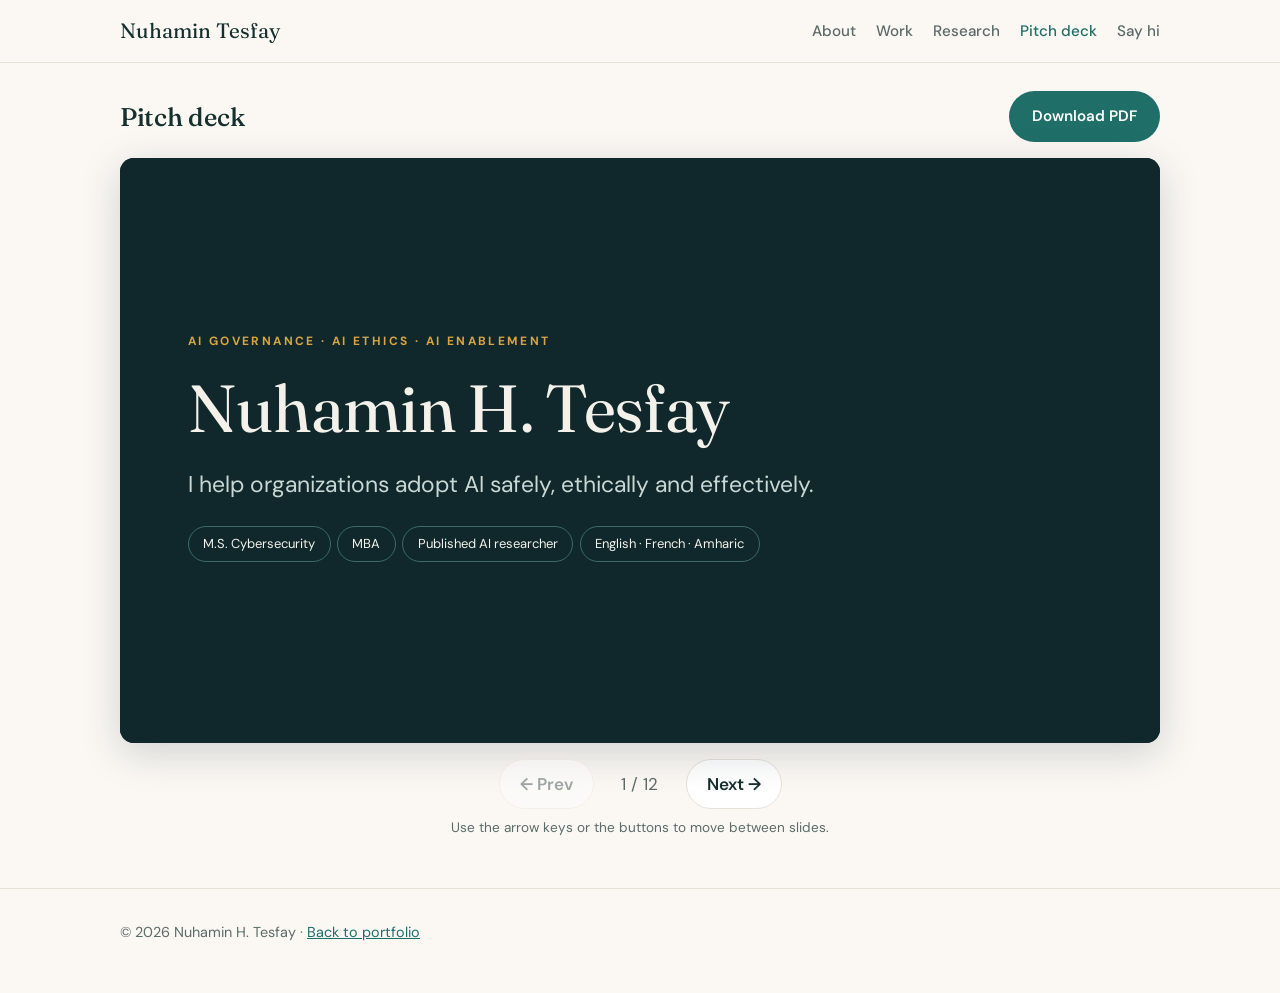
==== pitch.html @ ca422350 "Add pitch.html for AI governance presentation This commit adds a new HTML file for a pitch deck, inc" ====
<!doctype html>
<html lang="en">
<head>
<meta charset="utf-8">
<meta name="viewport" content="width=device-width, initial-scale=1, viewport-fit=cover">
<title>Pitch Deck | Nuhamin H. Tesfay</title>
<meta name="description" content="A 13-slide pitch deck: how Nuhamin H. Tesfay helps organizations adopt AI safely, ethically and effectively.">
<link rel="preconnect" href="https://fonts.googleapis.com">
<link rel="preconnect" href="https://fonts.gstatic.com" crossorigin>
<link rel="stylesheet" href="https://fonts.googleapis.com/css2?family=Fraunces:ital,opsz,wght@0,9..144,400;0,9..144,500;1,9..144,400&family=DM+Sans:opsz,wght@9..40,400;9..40,500;9..40,700&display=swap">
<link rel="stylesheet" href="style.css">
<style>
main.deck{padding-block:28px 48px}
.bar{display:flex;justify-content:space-between;align-items:center;gap:12px;flex-wrap:wrap;margin-bottom:16px}
.stage{container-type:inline-size;position:relative;width:100%;aspect-ratio:16/9;border-radius:14px;overflow:hidden;box-shadow:0 10px 40px rgba(16,40,43,.18);background:#10282b}
.slide{position:absolute;inset:0;padding:6cqw 6.5cqw;display:none;flex-direction:column;gap:2.4cqw;font-family:var(--body);color:#10282b;background:#f7f8f6}
.slide.on{display:flex}
.slide.dark{background:#10282b;color:#f3f1ea}
.slide.teal{background:#1f6f68;color:#f3f1ea}
.slide .ey{font-size:1.15cqw;font-weight:700;letter-spacing:.2em;text-transform:uppercase;color:#1f6f68}
.slide.dark .ey,.slide.teal .ey{color:#d9a441}
.slide h2{font-family:var(--display);font-weight:400;font-size:3.9cqw;line-height:1.08}
.slide h1{font-family:var(--display);font-weight:400;font-size:6.4cqw;line-height:1.02}
.slide p,.slide li,.slide td,.slide th{font-size:1.55cqw;line-height:1.45}
.slide .sub{color:#4d5f61}
.slide.dark .sub,.slide.teal .sub{color:#c9d8d5}
.cols{display:grid;gap:2cqw;grid-template-columns:repeat(var(--n,3),minmax(0,1fr))}
.card{background:#fff;border:1px solid #e1e4e2;border-radius:1.2cqw;padding:2.2cqw;display:flex;flex-direction:column;gap:1cqw}
.dark .card,.teal .card{background:transparent;border:0;border-top:.25cqw solid #d9a441;border-radius:0;padding:1.4cqw 0 0}
.card h3{font-family:var(--body);font-weight:700;font-size:2cqw}
.big{font-family:var(--display);font-size:5cqw;line-height:1;color:#1f6f68}
.pill{display:inline-block;border:1px solid #3e6a6a;border-radius:99px;padding:.6cqw 1.4cqw;font-size:1.25cqw;margin:0 .6cqw .6cqw 0}
.gold{color:#d9a441}
.quote{font-family:var(--display);font-style:italic;font-size:2.6cqw;line-height:1.25;color:#d9a441}
.tl{display:grid;grid-template-columns:repeat(7,minmax(0,1fr));gap:1.2cqw}
.tl div{border-top:.45cqw solid #d9a441;padding-top:1.2cqw;display:flex;flex-direction:column;gap:.6cqw}
.tl b{font-size:1.5cqw;color:#1f6f68}
.tl strong{font-size:1.7cqw;line-height:1.25}
.tl span{font-size:1.45cqw;color:#4d5f61;line-height:1.4}
table.cmp{border-collapse:collapse;width:100%}
table.cmp th{background:#10282b;color:#fff;text-align:left;padding:1cqw 1.2cqw}
table.cmp td{padding:.9cqw 1.2cqw;border-bottom:1px solid #d5dddb}
table.cmp td:first-child{color:#4d5f61;width:34%}
table.cmp td:last-child{font-weight:600}
.num{position:absolute;right:3cqw;bottom:2.4cqw;font-size:1.1cqw;opacity:.6}
.controls{display:flex;justify-content:center;align-items:center;gap:16px;margin-top:16px}
.controls button{font:inherit;font-weight:600;border:1.5px solid var(--line);background:var(--surface);color:var(--ink);border-radius:999px;padding:10px 20px;cursor:pointer}
.controls button:disabled{opacity:.4;cursor:default}
.count{font-variant-numeric:tabular-nums;color:var(--muted);min-width:5ch;text-align:center}
.hint{text-align:center;font-size:.85rem;color:var(--muted);margin-top:8px}
@media (max-width:700px){
  .stage{aspect-ratio:auto;container-type:normal;background:none;box-shadow:none;overflow:visible;border-radius:0;display:grid;gap:16px}
  .slide{position:relative;display:flex !important;inset:auto;padding:24px 20px;border-radius:14px;gap:14px}
  .slide h1{font-size:2.1rem !important}
  .slide h2{font-size:1.55rem !important}
  .slide p,.slide li,.slide td,.slide th,.slide .sub{font-size:.95rem !important}
  .slide .ey{font-size:.7rem !important}
  .big{font-size:2rem !important}
  .pill{font-size:.78rem;padding:4px 10px}
  .quote{font-size:1.25rem}
  .cols{grid-template-columns:1fr !important;gap:14px}
  .card{padding:16px;border-radius:10px}
  .card h3{font-size:1.05rem}
  .tl{grid-template-columns:1fr 1fr;gap:14px}
  .tl b,.tl strong,.tl span{font-size:.85rem}
  table.cmp th,table.cmp td{padding:8px}
  .slide div[style*="flex:1"]{display:none}
  .controls,.hint{display:none}
}
</style>
</head>
<body>
<nav class="top" aria-label="Main">
  <div class="wrap">
    <a class="brand" href="index.html">Nuhamin Tesfay</a>
    <div class="links"><a href="index.html#about">About</a><a href="index.html#work">Work</a><a href="index.html#research">Research</a><a href="pitch.html" aria-current="page">Pitch deck</a><a href="index.html#contact">Say hi</a></div>
  </div>
</nav>
<main class="deck wrap">
  <div class="bar"><h2 style="font-size:1.6rem">Pitch deck</h2><a class="btn solid" href="files/Nuhamin_Tesfay_Pitch_Deck.pdf">Download PDF</a></div>

  <div class="stage" id="stage" role="region" aria-roledescription="slide deck" aria-label="Pitch deck" tabindex="0">

    <section class="slide dark" aria-label="Slide 1">
      <div style="flex:1"></div>
      <p class="ey">AI Governance · AI Ethics · AI Enablement</p>
      <h1>Nuhamin H. Tesfay</h1>
      <p class="sub" style="font-size:2.2cqw">I help organizations adopt AI safely, ethically and effectively.</p>
      <div><span class="pill">M.S. Cybersecurity</span><span class="pill">MBA</span><span class="pill">Published AI researcher</span><span class="pill">English · French · Amharic</span></div>
      <div style="flex:1"></div>
    </section>

    <section class="slide dark" aria-label="Slide 2">
      <p class="ey">The problem I solve</p>
      <h2>AI has become both a shield and a target</h2>
      <div class="cols">
        <div class="card"><h3>A shield</h3><p class="sub">Organizations use AI to work faster and defend themselves, from drafting to detecting fraud.</p></div>
        <div class="card"><h3>A target</h3><p class="sub">Attackers misuse AI, and AI tools can leak data, make errors, or treat people unfairly.</p></div>
        <div class="card"><h3>The gap</h3><p class="sub">Most organizations adopt AI faster than they can govern it or train people to use it well.</p></div>
      </div>
      <p class="quote">AI is only as safe as the people who build it and use it.</p>
    </section>

    <section class="slide" aria-label="Slide 3">
      <p class="ey">What I do</p>
      <h2>Three ways I help organizations use AI well</h2>
      <div class="cols">
        <div class="card"><span class="big">01</span><h3>Govern</h3><p class="sub">Turn NIST AI RMF, ISO/IEC 42001 and the EU AI Act into practical policies and controls.</p></div>
        <div class="card"><span class="big">02</span><h3>Assess</h3><p class="sub">Find AI risks and ethical impacts before they cause harm: security, privacy, bias, accuracy.</p></div>
        <div class="card"><span class="big">03</span><h3>Enable</h3><p class="sub">Train teams to use AI confidently and responsibly, and measure the results.</p></div>
      </div>
    </section>

    <section class="slide" aria-label="Slide 4">
      <p class="ey">At a glance</p>
      <h2>Experience that travels</h2>
      <div class="cols" style="row-gap:2.4cqw">
        <div><span class="big">6</span><p>years in risk, programs and training</p></div>
        <div><span class="big">4</span><p>regions: U.S., Ethiopia, East Africa and Asia</p></div>
        <div><span class="big">6</span><p>AI governance standards scored in my framework</p></div>
        <div><span class="big">2</span><p>master’s degrees: Cybersecurity and MBA</p></div>
        <div><span class="big">3</span><p>languages: English, French and Amharic</p></div>
        <div><span class="big">2026</span><p>published, presented and session chair at SEINFORMS</p></div>
      </div>
    </section>

    <section class="slide" aria-label="Slide 5">
      <p class="ey">My path is my asset</p>
      <h2>Every role built a piece of what I do now</h2>
      <div class="tl">
        <div><b>2017–2020</b><strong>Manchester University</strong><span>B.S. Business; recruiting, library and student leadership</span></div>
        <div><b>2019</b><strong>Ethiopian Airlines</strong><span>Performance systems and onboarding training</span></div>
        <div><b>2020–2021</b><strong>Hentig International</strong><span>Assistant to the General Manager</span></div>
        <div><b>2021–2022</b><strong>Wilmar International</strong><span>Training programs across four countries</span></div>
        <div><b>2022–2024</b><strong>Hentig International</strong><span>Operations risk: risk register, controls, due diligence</span></div>
        <div><b>2024–2025</b><strong>Embassy of France</strong><span>Development programs and policy reporting</span></div>
        <div style="border-color:#1f6f68"><b>2025–now</b><strong>Marymount University</strong><span>M.S. Cybersecurity; AI governance and fluency research</span></div>
      </div>
    </section>

    <section class="slide" aria-label="Slide 6">
      <p class="ey">My research</p>
      <h2>Two questions: is AI governed, and are people ready?</h2>
      <div class="cols" style="--n:2">
        <div class="card"><p class="ey">AI governance</p><h3>A framework scoring six standards</h3><p class="sub">Five layers comparing NIST AI RMF, ISO/IEC 42001, the EU AI Act, NIST CSF 2.0 Cyber AI Profile, OWASP and MITRE ATLAS, focused on AI agents.</p></div>
        <div class="card"><p class="ey">AI fluency</p><h3>The Cybersecurity &amp; AI Capital Model</h3><p class="sub">Measures Description, Delegation, Discernment and Diligence, plus cybersecurity literacy and workforce readiness. Published, SEINFORMS 2026.</p></div>
      </div>
    </section>

    <section class="slide" aria-label="Slide 7">
      <p class="ey">What I’ve built</p>
      <h2>Research turned into tools people can use</h2>
      <div class="cols">
        <div class="card"><h3>AI Fluency Check</h3><p class="sub">A free online self-assessment that scores four AI fluency abilities and gives a learning plan.</p></div>
        <div class="card"><h3>AI Readiness Toolkit</h3><p class="sub">A 4-week program: skills check, weekly training, safe-use rules and a results tracker.</p></div>
        <div class="card"><h3>Security Compliance Analysis</h3><p class="sub">Vulnerability assessments mapped to NIST, HIPAA, GDPR and PCI DSS.</p></div>
      </div>
    </section>

    <section class="slide teal" aria-label="Slide 8">
      <div style="flex:1"></div>
      <p class="ey">Why I care about AI ethics</p>
      <h2 style="font-size:3.4cqw">“At the Embassy of France, I managed programs on cyber-facilitated gender-based violence. I saw how technology can harm vulnerable people.”</h2>
      <p class="sub" style="max-width:80%">That is why I bring a people-first lens to AI: checking for bias, protecting privacy, keeping humans in control of important decisions, and being transparent with the people AI affects.</p>
      <div style="flex:1"></div>
    </section>

    <section class="slide" aria-label="Slide 9">
      <p class="ey">How I’d help</p>
      <h2>My first 90 days</h2>
      <div class="cols">
        <div class="card"><span class="big" style="font-size:3.4cqw">Days 1–30</span><h3>Listen and map</h3><p class="sub">Meet stakeholders, map where AI is used, and give leadership a clear picture of AI readiness.</p></div>
        <div class="card"><span class="big" style="font-size:3.4cqw">Days 31–60</span><h3>Quick wins</h3><p class="sub">Practical AI use guidelines, an inventory of AI tools and risks, and a first training session.</p></div>
        <div class="card"><span class="big" style="font-size:3.4cqw">Days 61–90</span><h3>Build to last</h3><p class="sub">A repeatable review process, metrics for adoption and risk, and a 6–12 month roadmap.</p></div>
      </div>
    </section>

    <section class="slide" aria-label="Slide 10">
      <p class="ey">Why me</p>
      <h2>A rare combination in one person</h2>
      <table class="cmp">
        <tr><th>Most candidates</th><th>What I bring</th></tr>
        <tr><td>Write AI policy or teach AI tools</td><td>Do both, so policies actually get followed</td></tr>
        <tr><td>Know AI regulation in theory</td><td>Six years of real risk work: registers, controls, reporting to leaders</td></tr>
        <tr><td>Speak to engineers or to leaders</td><td>Translate between technical teams and leadership, in three languages</td></tr>
        <tr><td>Talk about AI risk</td><td>Published research and working tools that measure AI fluency</td></tr>
        <tr><td>Treat security separately</td><td>A cybersecurity degree that sees how AI is attacked and misused</td></tr>
      </table>
    </section>

    <section class="slide dark" aria-label="Slide 11">
      <p class="ey">Proof, not promises</p>
      <h2>Published, presented and building</h2>
      <div class="cols" style="--n:2">
        <div class="card"><h3>Research</h3><p class="sub">AI fluency research published in the SEINFORMS 2026 Proceedings; a second paper presented; session chair.</p></div>
        <div class="card"><h3>Speaking</h3><p class="sub">“Women Shaping the Future of Cyber,” Cyber Saints WiCyS Conference, 2026.</p></div>
        <div class="card"><h3>Tools</h3><p class="sub">AI Fluency Check and AI Readiness Toolkit, free and public.</p></div>
        <div class="card"><h3>Credentials</h3><p class="sub">Anthropic AI Fluency, Google AI and Cybersecurity certificates.</p></div>
      </div>
    </section>

    <section class="slide dark" aria-label="Slide 12">
      <div style="flex:1"></div>
      <p class="ey">Let’s talk</p>
      <h1 style="font-size:5cqw">Let’s help your organization adopt AI with confidence.</h1>
      <p class="sub" style="font-size:1.8cqw">linkedin.com/in/nuhamintesfay · github.com/Nuhamin-bit · Washington, DC</p>
      <div style="flex:1"></div>
    </section>

  </div>

  <div class="controls">
    <button type="button" id="prev" aria-label="Previous slide">← Prev</button>
    <span class="count" id="count" aria-live="polite">1 / 12</span>
    <button type="button" id="next" aria-label="Next slide">Next →</button>
  </div>
  <p class="hint">Use the arrow keys or the buttons to move between slides.</p>
</main>
<footer class="site"><div class="wrap">© 2026 Nuhamin H. Tesfay · <a href="index.html">Back to portfolio</a></div></footer>

<script>
(function(){
  var slides=[].slice.call(document.querySelectorAll(".slide"));
  var i=0, stage=document.getElementById("stage"), count=document.getElementById("count");
  var prev=document.getElementById("prev"), next=document.getElementById("next");
  function fromHash(){var m=/^#slide-(\d+)$/.exec(location.hash);return m?Math.min(Math.max(+m[1]-1,0),slides.length-1):0}
  function show(n,push){
    i=Math.min(Math.max(n,0),slides.length-1);
    slides.forEach(function(s,k){s.classList.toggle("on",k===i);s.setAttribute("aria-hidden",k===i?"false":"true")});
    count.textContent=(i+1)+" / "+slides.length;
    prev.disabled=i===0; next.disabled=i===slides.length-1;
    if(push){try{history.replaceState(null,"","#slide-"+(i+1))}catch(e){}}
  }
  prev.onclick=function(){show(i-1,true)};
  next.onclick=function(){show(i+1,true)};
  document.addEventListener("keydown",function(e){
    if(e.key==="ArrowRight"||e.key==="PageDown"){show(i+1,true)}
    else if(e.key==="ArrowLeft"||e.key==="PageUp"){show(i-1,true)}
  });
  var x0=null;
  stage.addEventListener("touchstart",function(e){x0=e.touches[0].clientX},{passive:true});
  stage.addEventListener("touchend",function(e){if(x0===null)return;var dx=e.changedTouches[0].clientX-x0;if(Math.abs(dx)>40)show(i+(dx<0?1:-1),true);x0=null});
  window.addEventListener("hashchange",function(){show(fromHash(),false)});
  show(fromHash(),false);
})();
</script>
</body>
</html>
---- style.css ----
/* Warm, human portfolio: deep teal ink, soft gold, blush and sage on warm white. */
:root{
  --bg:#fbf8f4; --surface:#ffffff; --ink:#15302f; --muted:#5b6b69; --line:#e8e1d8;
  --accent:#1f6f68; --accent-ink:#ffffff; --gold:#a8771c; --halo:#e2b664;
  --blush:#f6e6dc; --sage:#e3ece6; --soft:#eef4f1;
  --band:#15302f; --band-ink:#fbf8f4; --band-muted:#c3d3cf; --band-gold:#e2b664;
  --display:"Fraunces",Georgia,"Times New Roman",serif;
  --body:"DM Sans","Segoe UI",system-ui,sans-serif;
  --radius:18px;
}
@media (prefers-color-scheme: dark){:root{
  --bg:#0f1f1f; --surface:#162a2a; --ink:#eef3f1; --muted:#a9bbb8; --line:#26403f;
  --accent:#6cc7bc; --accent-ink:#0f1f1f; --gold:#e8bf6e; --halo:#e8bf6e;
  --blush:#2a2422; --sage:#1b302d; --soft:#173130;
  --band:#0a1717; --band-ink:#f3f1ea; --band-muted:#a9bbb8; --band-gold:#e8bf6e; color-scheme:dark}}
*{box-sizing:border-box}
html{scroll-behavior:smooth}
@media (prefers-reduced-motion:reduce){html{scroll-behavior:auto}*{transition:none!important;animation:none!important}}
body{margin:0;background:var(--bg);color:var(--ink);font-family:var(--body);font-size:17px;line-height:1.65}
.wrap{max-width:1080px;margin:0 auto;padding-left:max(20px,env(safe-area-inset-left,0px));padding-right:max(20px,env(safe-area-inset-right,0px))}
h1,h2,h3{font-family:var(--display);font-weight:500;line-height:1.1;margin:0;text-wrap:balance;letter-spacing:-.01em}
h1{font-size:clamp(2.5rem,6.5vw,4.2rem)}
h2{font-size:clamp(1.9rem,4.4vw,2.8rem)}
h3{font-size:1.35rem}
p{margin:0}
a{color:var(--accent)}
em{font-family:var(--display);font-style:italic;font-weight:400}
.eyebrow{font-size:.78rem;font-weight:700;letter-spacing:.16em;text-transform:uppercase;color:var(--accent)}
.muted{color:var(--muted)}
.btn{display:inline-flex;align-items:center;gap:8px;font:inherit;font-weight:600;font-size:.95rem;border-radius:999px;padding:12px 22px;text-decoration:none;border:1.5px solid transparent;transition:transform .2s ease,box-shadow .2s ease;cursor:pointer}
.btn:hover{transform:translateY(-2px);box-shadow:0 8px 20px rgba(21,48,47,.15)}
.btn.gold{background:var(--halo);color:#15302f}
.btn.solid{background:var(--accent);color:var(--accent-ink)}
.btn.line{border-color:var(--line);color:var(--ink);background:var(--surface)}
.btn:focus-visible,a:focus-visible,button:focus-visible,summary:focus-visible{outline:2px solid var(--halo);outline-offset:3px}
.row{display:flex;flex-wrap:wrap;gap:12px}
nav.top{position:sticky;top:0;z-index:10;background:color-mix(in srgb,var(--bg) 88%,transparent);backdrop-filter:blur(10px);border-bottom:1px solid var(--line)}
nav.top .wrap{display:flex;justify-content:space-between;align-items:center;gap:12px;padding-block:14px;flex-wrap:wrap}
nav.top .brand{font-family:var(--display);font-size:1.3rem;color:var(--ink);text-decoration:none}
nav.top .links{display:flex;gap:20px;flex-wrap:wrap}
nav.top .links a{color:var(--muted);text-decoration:none;font-size:.95rem;font-weight:500}
nav.top .links a:hover,nav.top .links a[aria-current]{color:var(--accent)}
footer.site{border-top:1px solid var(--line);padding-block:32px 48px;color:var(--muted);font-size:.9rem}
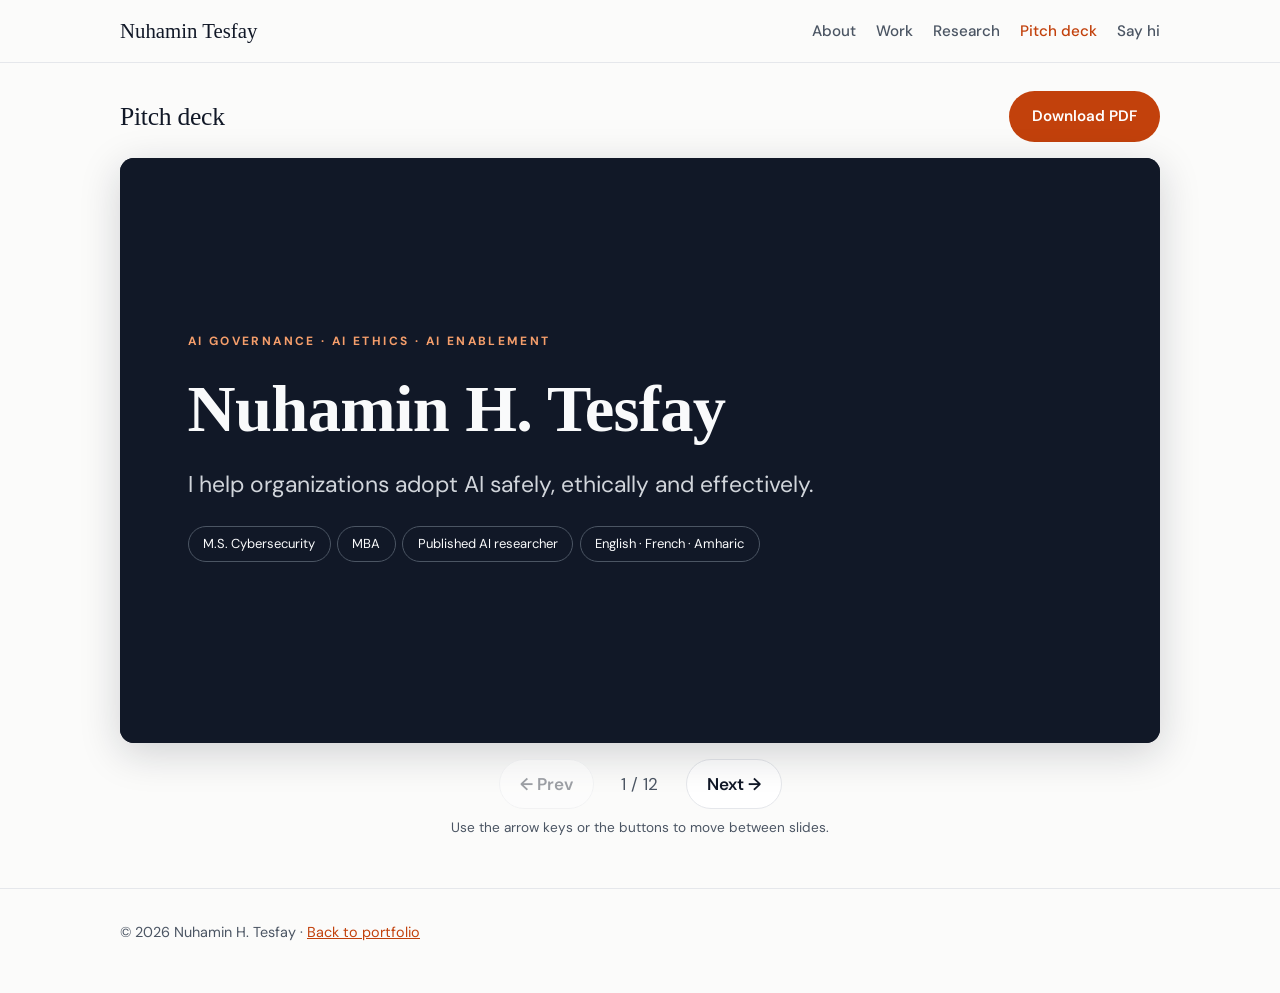
==== commit 1b354665: "Update styles for pitch.html with new color scheme" ====
--- a/pitch.html
+++ b/pitch.html
@@ -12,35 +12,37 @@
 <style>
 main.deck{padding-block:28px 48px}
 .bar{display:flex;justify-content:space-between;align-items:center;gap:12px;flex-wrap:wrap;margin-bottom:16px}
-.stage{container-type:inline-size;position:relative;width:100%;aspect-ratio:16/9;border-radius:14px;overflow:hidden;box-shadow:0 10px 40px rgba(16,40,43,.18);background:#10282b}
-.slide{position:absolute;inset:0;padding:6cqw 6.5cqw;display:none;flex-direction:column;gap:2.4cqw;font-family:var(--body);color:#10282b;background:#f7f8f6}
+.stage{container-type:inline-size;position:relative;width:100%;aspect-ratio:16/9;border-radius:14px;overflow:hidden;box-shadow:0 10px 40px rgba(17,24,39,.18);background:#111827}
+.slide{position:absolute;inset:0;padding:6cqw 6.5cqw;display:none;flex-direction:column;gap:2.4cqw;font-family:var(--body);color:#111827;background:#FBFBFA}
 .slide.on{display:flex}
-.slide.dark{background:#10282b;color:#f3f1ea}
-.slide.teal{background:#1f6f68;color:#f3f1ea}
-.slide .ey{font-size:1.15cqw;font-weight:700;letter-spacing:.2em;text-transform:uppercase;color:#1f6f68}
-.slide.dark .ey,.slide.teal .ey{color:#d9a441}
-.slide h2{font-family:var(--display);font-weight:400;font-size:3.9cqw;line-height:1.08}
-.slide h1{font-family:var(--display);font-weight:400;font-size:6.4cqw;line-height:1.02}
+.slide.dark{background:#111827;color:#F9FAFB}
+.slide.teal{background:#C2410C;color:#FFFFFF}
+.slide .ey{font-size:1.15cqw;font-weight:700;letter-spacing:.2em;text-transform:uppercase;color:#C2410C}
+.slide.dark .ey{color:#F59E6B}
+.slide.teal .ey{color:#FDE3D3}
+.slide h2{font-family:var(--display);font-weight:700;font-size:3.9cqw;line-height:1.08}
+.slide h1{font-family:var(--display);font-weight:700;font-size:6.4cqw;line-height:1.02}
 .slide p,.slide li,.slide td,.slide th{font-size:1.55cqw;line-height:1.45}
-.slide .sub{color:#4d5f61}
-.slide.dark .sub,.slide.teal .sub{color:#c9d8d5}
+.slide .sub{color:#4B5563}
+.slide.dark .sub{color:#D1D5DB}
+.slide.teal .sub{color:#FFF1E8}
 .cols{display:grid;gap:2cqw;grid-template-columns:repeat(var(--n,3),minmax(0,1fr))}
-.card{background:#fff;border:1px solid #e1e4e2;border-radius:1.2cqw;padding:2.2cqw;display:flex;flex-direction:column;gap:1cqw}
-.dark .card,.teal .card{background:transparent;border:0;border-top:.25cqw solid #d9a441;border-radius:0;padding:1.4cqw 0 0}
+.card{background:#fff;border:1px solid #E5E7EB;border-radius:1.2cqw;padding:2.2cqw;display:flex;flex-direction:column;gap:1cqw}
+.dark .card,.teal .card{background:transparent;border:0;border-top:.25cqw solid #F59E6B;border-radius:0;padding:1.4cqw 0 0}
 .card h3{font-family:var(--body);font-weight:700;font-size:2cqw}
-.big{font-family:var(--display);font-size:5cqw;line-height:1;color:#1f6f68}
-.pill{display:inline-block;border:1px solid #3e6a6a;border-radius:99px;padding:.6cqw 1.4cqw;font-size:1.25cqw;margin:0 .6cqw .6cqw 0}
-.gold{color:#d9a441}
-.quote{font-family:var(--display);font-style:italic;font-size:2.6cqw;line-height:1.25;color:#d9a441}
+.big{font-family:var(--display);font-size:5cqw;line-height:1;color:#C2410C}
+.pill{display:inline-block;border:1px solid #4B5563;border-radius:99px;padding:.6cqw 1.4cqw;font-size:1.25cqw;margin:0 .6cqw .6cqw 0}
+.gold{color:#F59E6B}
+.quote{font-family:var(--display);font-style:italic;font-weight:700;font-size:2.6cqw;line-height:1.25;color:#F59E6B}
 .tl{display:grid;grid-template-columns:repeat(7,minmax(0,1fr));gap:1.2cqw}
-.tl div{border-top:.45cqw solid #d9a441;padding-top:1.2cqw;display:flex;flex-direction:column;gap:.6cqw}
-.tl b{font-size:1.5cqw;color:#1f6f68}
+.tl div{border-top:.45cqw solid #E8835A;padding-top:1.2cqw;display:flex;flex-direction:column;gap:.6cqw}
+.tl b{font-size:1.5cqw;color:#C2410C}
 .tl strong{font-size:1.7cqw;line-height:1.25}
-.tl span{font-size:1.45cqw;color:#4d5f61;line-height:1.4}
+.tl span{font-size:1.45cqw;color:#4B5563;line-height:1.4}
 table.cmp{border-collapse:collapse;width:100%}
-table.cmp th{background:#10282b;color:#fff;text-align:left;padding:1cqw 1.2cqw}
-table.cmp td{padding:.9cqw 1.2cqw;border-bottom:1px solid #d5dddb}
-table.cmp td:first-child{color:#4d5f61;width:34%}
+table.cmp th{background:#111827;color:#fff;text-align:left;padding:1cqw 1.2cqw}
+table.cmp td{padding:.9cqw 1.2cqw;border-bottom:1px solid #E5E7EB}
+table.cmp td:first-child{color:#4B5563;width:34%}
 table.cmp td:last-child{font-weight:600}
 .num{position:absolute;right:3cqw;bottom:2.4cqw;font-size:1.1cqw;opacity:.6}
 .controls{display:flex;justify-content:center;align-items:center;gap:16px;margin-top:16px}
@@ -103,10 +105,10 @@
 
     <section class="slide" aria-label="Slide 3">
       <p class="ey">What I do</p>
-      <h2>Three ways I help organizations use AI well</h2>
-      <div class="cols">
-        <div class="card"><span class="big">01</span><h3>Govern</h3><p class="sub">Turn NIST AI RMF, ISO/IEC 42001 and the EU AI Act into practical policies and controls.</p></div>
-        <div class="card"><span class="big">02</span><h3>Assess</h3><p class="sub">Find AI risks and ethical impacts before they cause harm: security, privacy, bias, accuracy.</p></div>
+      <h2>My AGE approach: Assess, Govern, Enable</h2>
+      <div class="cols">
+        <div class="card"><span class="big">01</span><h3>Assess</h3><p class="sub">Find AI risks and ethical impacts before they cause harm: security, privacy, bias, accuracy.</p></div>
+        <div class="card"><span class="big">02</span><h3>Govern</h3><p class="sub">Use NIST AI RMF, ISO/IEC 42001 and the EU AI Act to turn those risks into practical policies and controls.</p></div>
         <div class="card"><span class="big">03</span><h3>Enable</h3><p class="sub">Train teams to use AI confidently and responsibly, and measure the results.</p></div>
       </div>
     </section>
--- a/style.css
+++ b/style.css
@@ -1,18 +1,17 @@
-/* Warm, human portfolio: deep teal ink, soft gold, blush and sage on warm white. */
 :root{
-  --bg:#fbf8f4; --surface:#ffffff; --ink:#15302f; --muted:#5b6b69; --line:#e8e1d8;
-  --accent:#1f6f68; --accent-ink:#ffffff; --gold:#a8771c; --halo:#e2b664;
-  --blush:#f6e6dc; --sage:#e3ece6; --soft:#eef4f1;
-  --band:#15302f; --band-ink:#fbf8f4; --band-muted:#c3d3cf; --band-gold:#e2b664;
-  --display:"Fraunces",Georgia,"Times New Roman",serif;
+  --bg:#FBFBFA; --surface:#FFFFFF; --ink:#111827; --muted:#4B5563; --line:#E5E7EB;
+  --accent:#C2410C; --accent-ink:#FFFFFF; --gold:#C2410C; --halo:#E8835A;
+  --blush:#F6F1EC; --sage:#F3F4F6; --soft:#FCEEE6;
+  --band:#111827; --band-ink:#F9FAFB; --band-muted:#D1D5DB; --band-gold:#F59E6B;
+  --display:"Times New Roman",Times,serif;
   --body:"DM Sans","Segoe UI",system-ui,sans-serif;
   --radius:18px;
 }
 @media (prefers-color-scheme: dark){:root{
-  --bg:#0f1f1f; --surface:#162a2a; --ink:#eef3f1; --muted:#a9bbb8; --line:#26403f;
-  --accent:#6cc7bc; --accent-ink:#0f1f1f; --gold:#e8bf6e; --halo:#e8bf6e;
-  --blush:#2a2422; --sage:#1b302d; --soft:#173130;
-  --band:#0a1717; --band-ink:#f3f1ea; --band-muted:#a9bbb8; --band-gold:#e8bf6e; color-scheme:dark}}
+  --bg:#111827; --surface:#1F2937; --ink:#F9FAFB; --muted:#9CA3AF; --line:#374151;
+  --accent:#FB923C; --accent-ink:#111827; --gold:#FB923C; --halo:#FB923C;
+  --blush:#1A2230; --sage:#1A2230; --soft:#2A1F1A;
+  --band:#0B0F19; --band-ink:#F9FAFB; --band-muted:#9CA3AF; --band-gold:#FB923C; color-scheme:dark}}
 *{box-sizing:border-box}
 html{scroll-behavior:smooth}
 @media (prefers-reduced-motion:reduce){html{scroll-behavior:auto}*{transition:none!important;animation:none!important}}
@@ -29,7 +28,7 @@
 .muted{color:var(--muted)}
 .btn{display:inline-flex;align-items:center;gap:8px;font:inherit;font-weight:600;font-size:.95rem;border-radius:999px;padding:12px 22px;text-decoration:none;border:1.5px solid transparent;transition:transform .2s ease,box-shadow .2s ease;cursor:pointer}
 .btn:hover{transform:translateY(-2px);box-shadow:0 8px 20px rgba(21,48,47,.15)}
-.btn.gold{background:var(--halo);color:#15302f}
+.btn.gold{background:var(--accent);color:var(--accent-ink)}
 .btn.solid{background:var(--accent);color:var(--accent-ink)}
 .btn.line{border-color:var(--line);color:var(--ink);background:var(--surface)}
 .btn:focus-visible,a:focus-visible,button:focus-visible,summary:focus-visible{outline:2px solid var(--halo);outline-offset:3px}
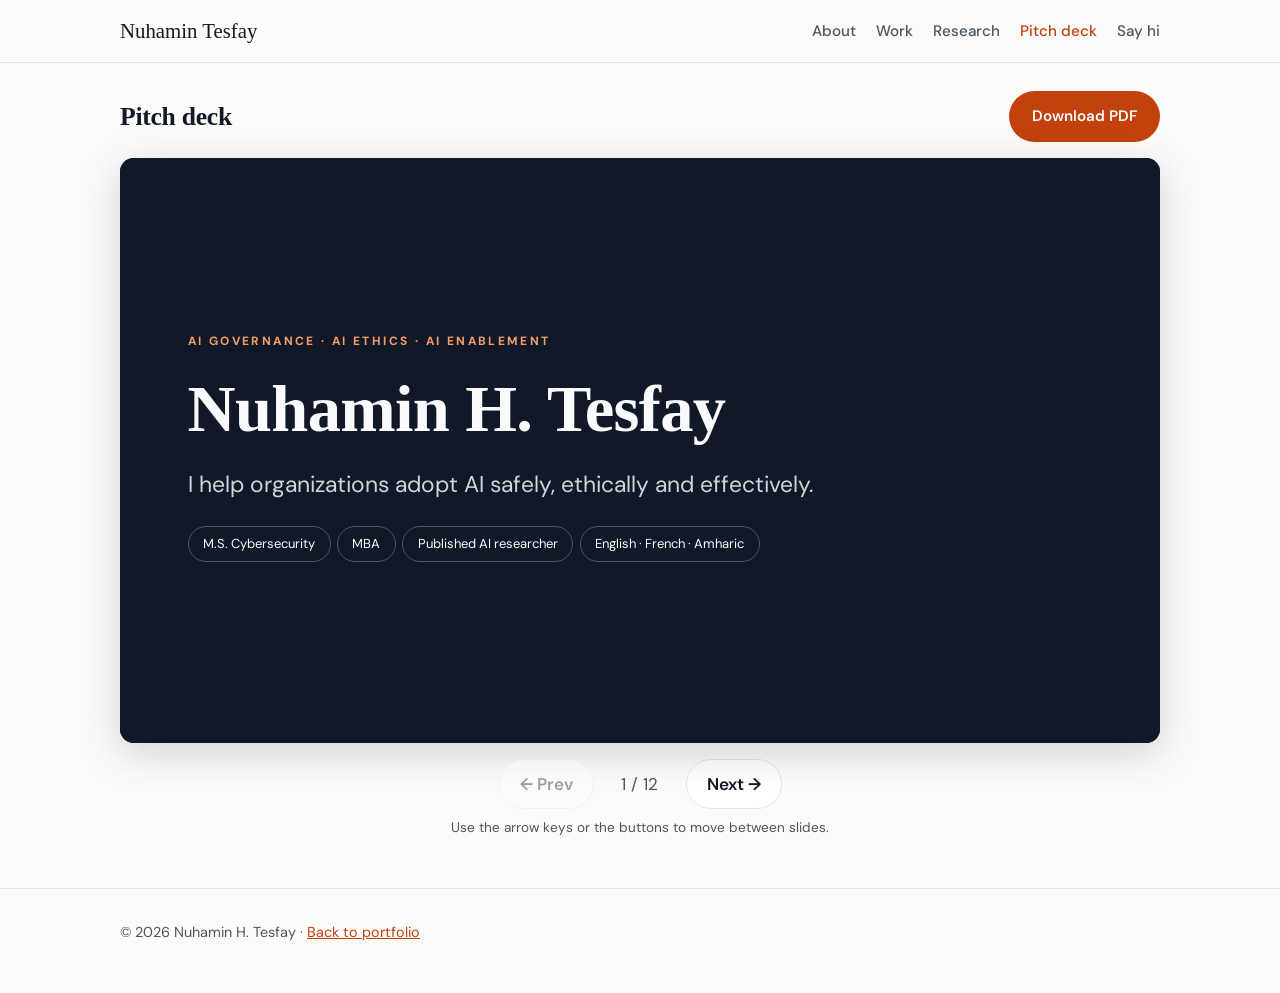
==== commit 9acb286d: "Add files via upload" ====
--- a/pitch.html
+++ b/pitch.html
@@ -119,7 +119,7 @@
       <div class="cols" style="row-gap:2.4cqw">
         <div><span class="big">6</span><p>years in risk, programs and training</p></div>
         <div><span class="big">4</span><p>regions: U.S., Ethiopia, East Africa and Asia</p></div>
-        <div><span class="big">6</span><p>AI governance standards scored in my framework</p></div>
+        <div><span class="big">19</span><p>AI governance documents compared in my research</p></div>
         <div><span class="big">2</span><p>master’s degrees: Cybersecurity and MBA</p></div>
         <div><span class="big">3</span><p>languages: English, French and Amharic</p></div>
         <div><span class="big">2026</span><p>published, presented and session chair at SEINFORMS</p></div>
@@ -136,7 +136,7 @@
         <div><b>2021–2022</b><strong>Wilmar International</strong><span>Training programs across four countries</span></div>
         <div><b>2022–2024</b><strong>Hentig International</strong><span>Operations risk: risk register, controls, due diligence</span></div>
         <div><b>2024–2025</b><strong>Embassy of France</strong><span>Development programs and policy reporting</span></div>
-        <div style="border-color:#1f6f68"><b>2025–now</b><strong>Marymount University</strong><span>M.S. Cybersecurity; AI governance and fluency research</span></div>
+        <div style="border-color:#111827"><b>2025–now</b><strong>Marymount University</strong><span>M.S. Cybersecurity; AI governance and fluency research</span></div>
       </div>
     </section>
 
@@ -144,7 +144,7 @@
       <p class="ey">My research</p>
       <h2>Two questions: is AI governed, and are people ready?</h2>
       <div class="cols" style="--n:2">
-        <div class="card"><p class="ey">AI governance</p><h3>A framework scoring six standards</h3><p class="sub">Five layers comparing NIST AI RMF, ISO/IEC 42001, the EU AI Act, NIST CSF 2.0 Cyber AI Profile, OWASP and MITRE ATLAS, focused on AI agents.</p></div>
+        <div class="card"><p class="ey">AI governance</p><h3>Do today’s rules cover AI agents?</h3><p class="sub">I compared 19 documents across the EU, U.S. and Canada. None combines agent-specific coverage, multi-agent coverage, logging and legal force, so I proposed five layers that link controls to legal duties. Published, Zenodo 2026.</p></div>
         <div class="card"><p class="ey">AI fluency</p><h3>The Cybersecurity &amp; AI Capital Model</h3><p class="sub">Measures Description, Delegation, Discernment and Diligence, plus cybersecurity literacy and workforce readiness. Published, SEINFORMS 2026.</p></div>
       </div>
     </section>
@@ -152,9 +152,10 @@
     <section class="slide" aria-label="Slide 7">
       <p class="ey">What I’ve built</p>
       <h2>Research turned into tools people can use</h2>
-      <div class="cols">
+      <div class="cols" style="--n:2">
         <div class="card"><h3>AI Fluency Check</h3><p class="sub">A free online self-assessment that scores four AI fluency abilities and gives a learning plan.</p></div>
         <div class="card"><h3>AI Readiness Toolkit</h3><p class="sub">A 4-week program: skills check, weekly training, safe-use rules and a results tracker.</p></div>
+        <div class="card"><h3>Human Risk Analytics</h3><p class="sub">Machine learning that finds learner segments, predicts risky AI use, and shows targeted micro-lessons cut it from 62% to 36%.</p></div>
         <div class="card"><h3>Security Compliance Analysis</h3><p class="sub">Vulnerability assessments mapped to NIST, HIPAA, GDPR and PCI DSS.</p></div>
       </div>
     </section>
@@ -194,9 +195,9 @@
       <p class="ey">Proof, not promises</p>
       <h2>Published, presented and building</h2>
       <div class="cols" style="--n:2">
-        <div class="card"><h3>Research</h3><p class="sub">AI fluency research published in the SEINFORMS 2026 Proceedings; a second paper presented; session chair.</p></div>
+        <div class="card"><h3>Research</h3><p class="sub">Two papers published (SEINFORMS 2026 Proceedings; Zenodo 2026), a third presented, and session chair.</p></div>
         <div class="card"><h3>Speaking</h3><p class="sub">“Women Shaping the Future of Cyber,” Cyber Saints WiCyS Conference, 2026.</p></div>
-        <div class="card"><h3>Tools</h3><p class="sub">AI Fluency Check and AI Readiness Toolkit, free and public.</p></div>
+        <div class="card"><h3>Tools</h3><p class="sub">AI Fluency Check, AI Readiness Toolkit and Human Risk Analytics, all public.</p></div>
         <div class="card"><h3>Credentials</h3><p class="sub">Anthropic AI Fluency, Google AI and Cybersecurity certificates.</p></div>
       </div>
     </section>
--- a/style.css
+++ b/style.css
@@ -17,13 +17,13 @@
 @media (prefers-reduced-motion:reduce){html{scroll-behavior:auto}*{transition:none!important;animation:none!important}}
 body{margin:0;background:var(--bg);color:var(--ink);font-family:var(--body);font-size:17px;line-height:1.65}
 .wrap{max-width:1080px;margin:0 auto;padding-left:max(20px,env(safe-area-inset-left,0px));padding-right:max(20px,env(safe-area-inset-right,0px))}
-h1,h2,h3{font-family:var(--display);font-weight:500;line-height:1.1;margin:0;text-wrap:balance;letter-spacing:-.01em}
+h1,h2,h3{font-family:var(--display);font-weight:700;line-height:1.1;margin:0;text-wrap:balance;letter-spacing:-.01em}
 h1{font-size:clamp(2.5rem,6.5vw,4.2rem)}
 h2{font-size:clamp(1.9rem,4.4vw,2.8rem)}
 h3{font-size:1.35rem}
 p{margin:0}
 a{color:var(--accent)}
-em{font-family:var(--display);font-style:italic;font-weight:400}
+em{font-family:var(--display);font-style:italic;font-weight:700}
 .eyebrow{font-size:.78rem;font-weight:700;letter-spacing:.16em;text-transform:uppercase;color:var(--accent)}
 .muted{color:var(--muted)}
 .btn{display:inline-flex;align-items:center;gap:8px;font:inherit;font-weight:600;font-size:.95rem;border-radius:999px;padding:12px 22px;text-decoration:none;border:1.5px solid transparent;transition:transform .2s ease,box-shadow .2s ease;cursor:pointer}
